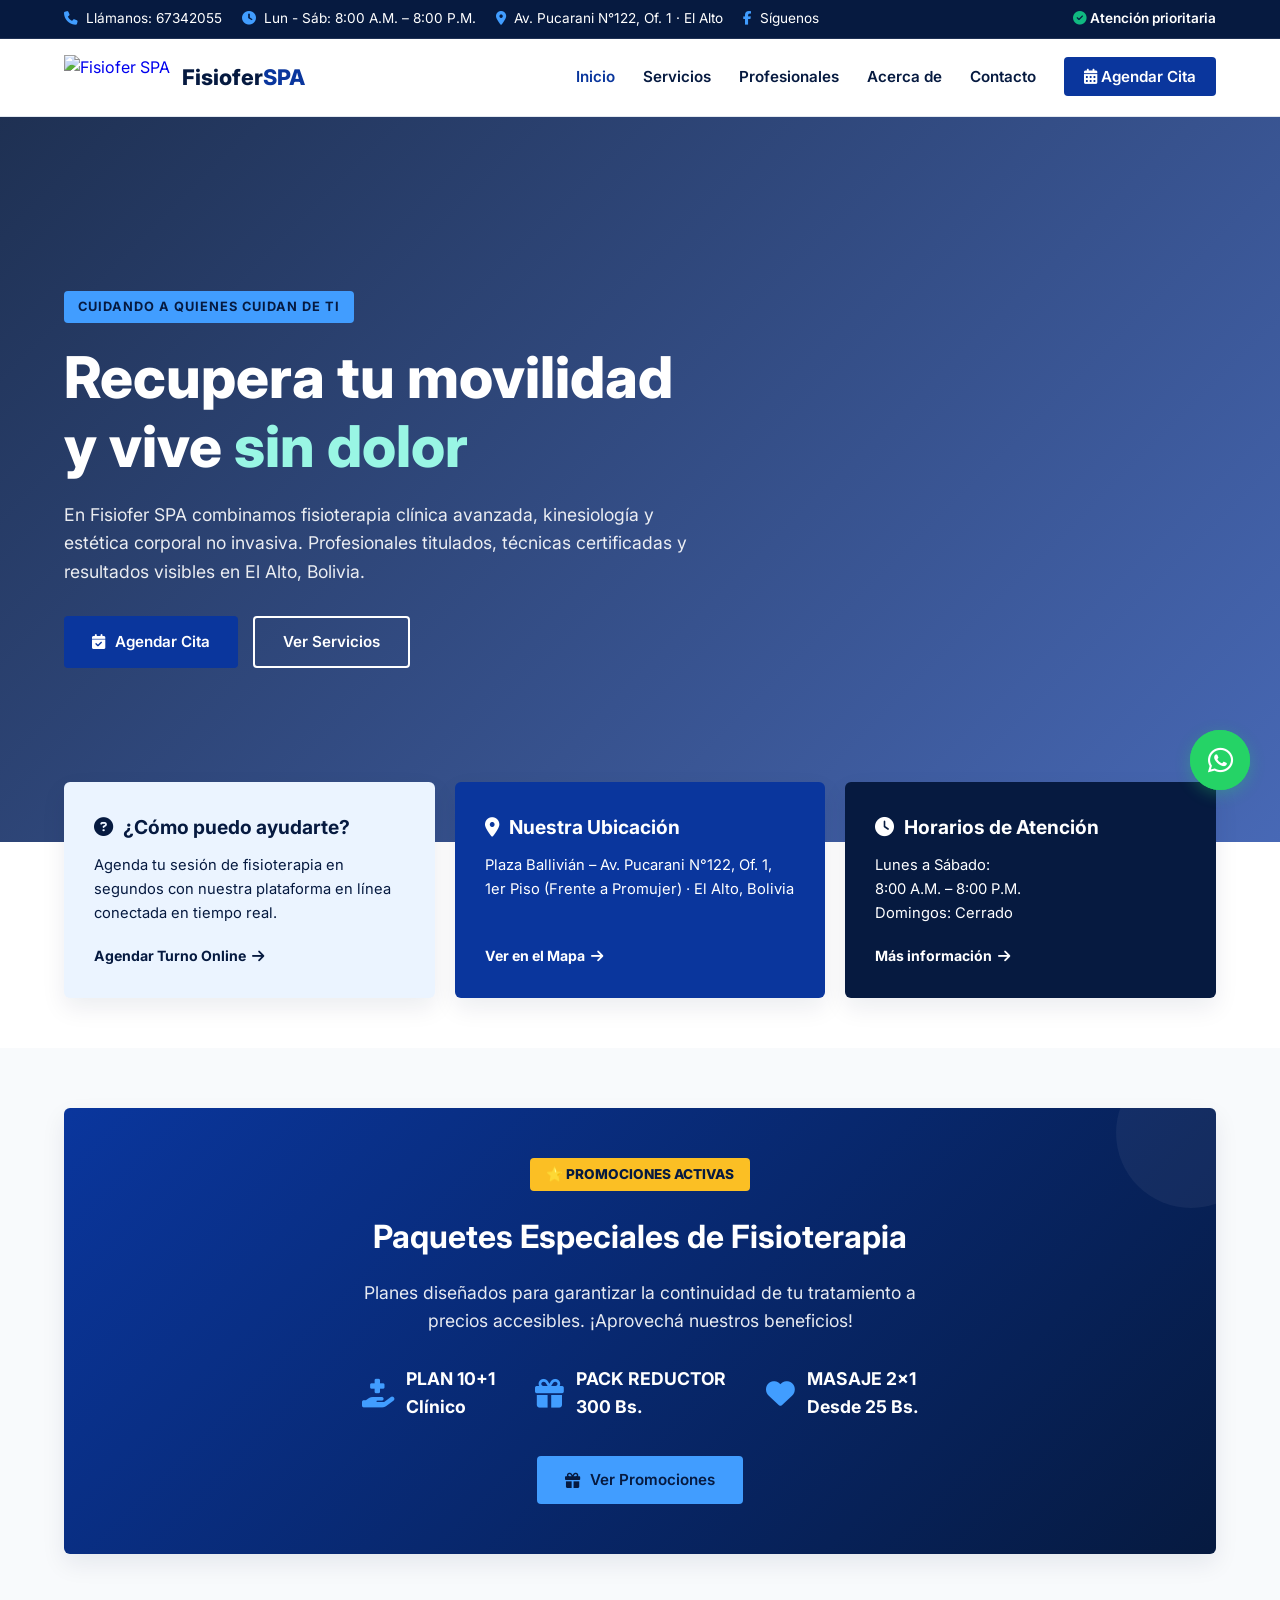
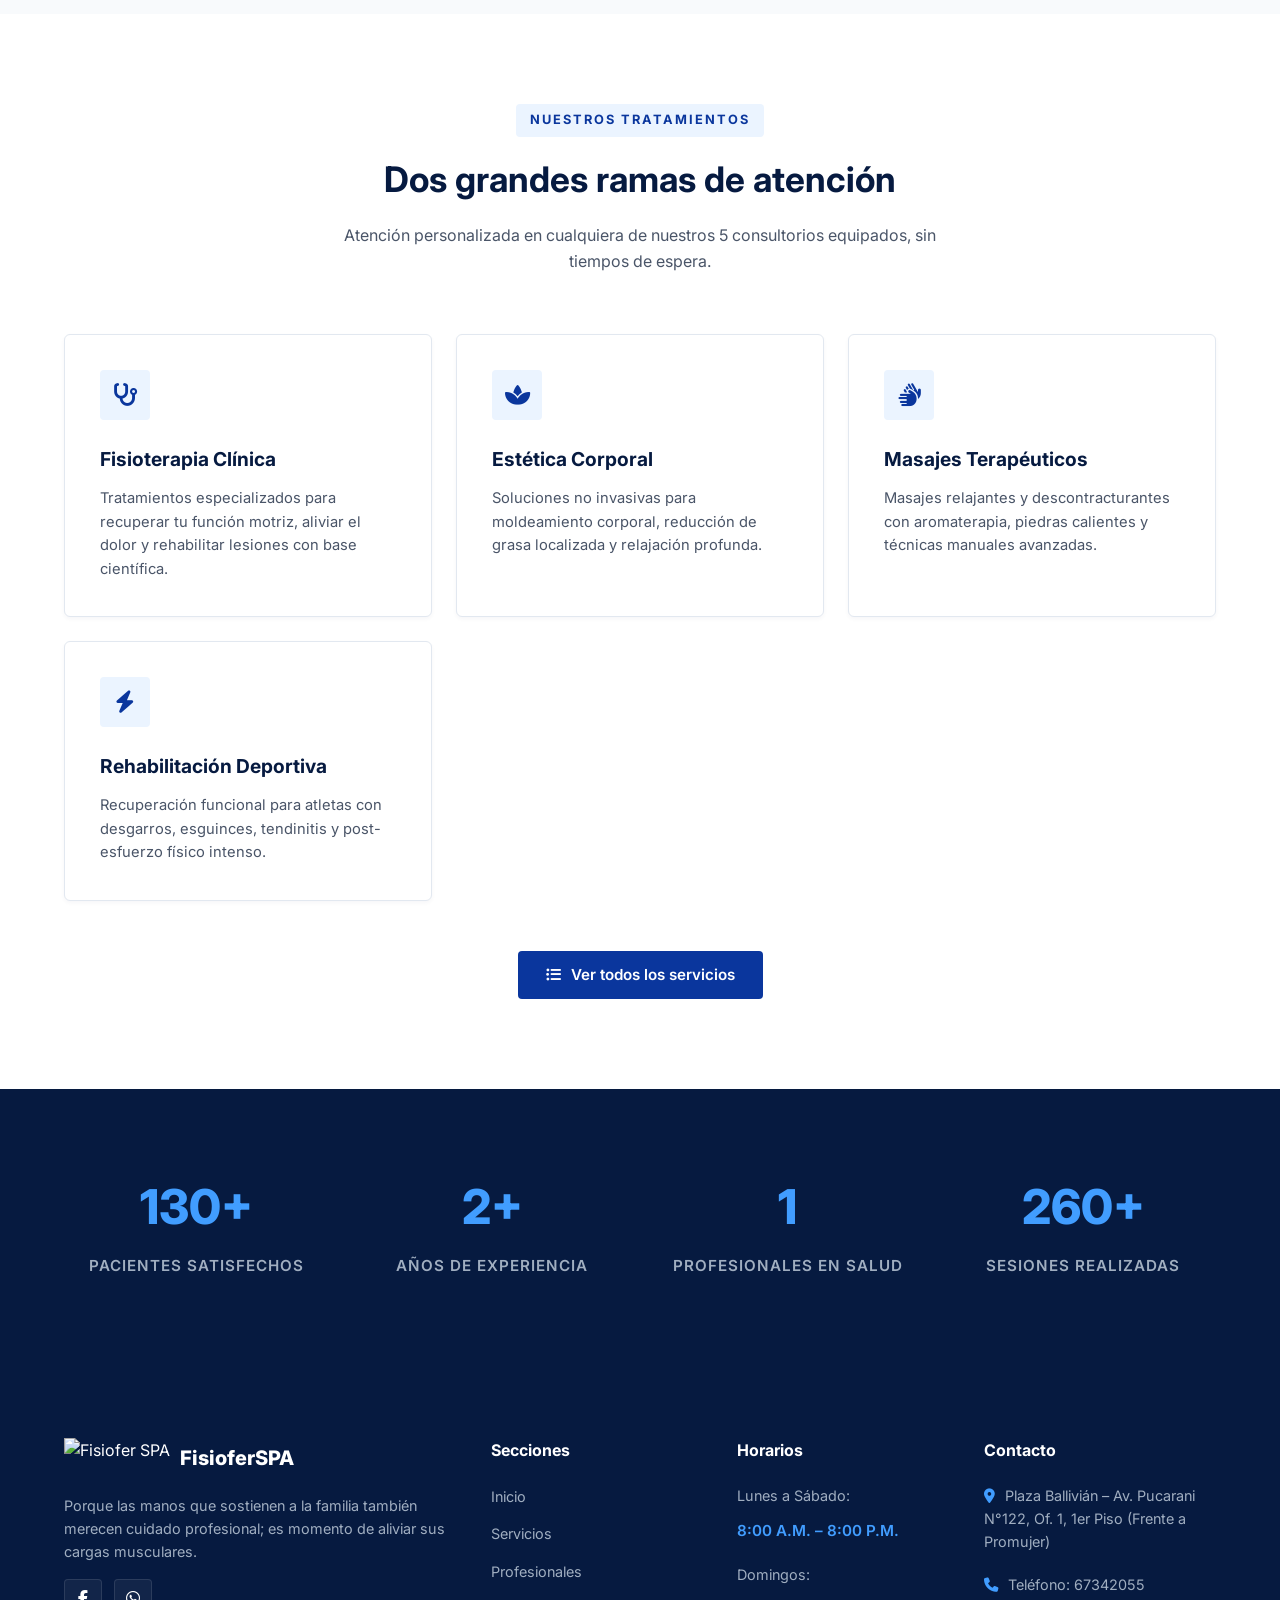
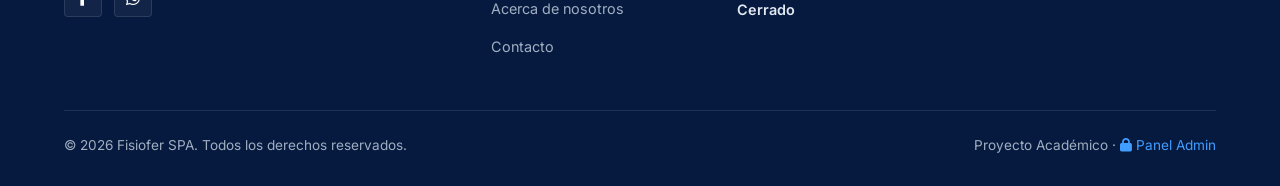
==== index.html @ 5dfa6427 "Primer commit - Fisiofer SPA" ====
<!DOCTYPE html>
<html lang="es">

<head>
  <meta charset="UTF-8">
  <meta name="viewport" content="width=device-width, initial-scale=1.0">
  <title>Fisiofer SPA — Fisioterapia & Bienestar Integral · El Alto</title>
  <meta name="description"
    content="Fisiofer SPA - Centro de fisioterapia, kinesiología y estética corporal no invasiva en El Alto. Profesionales titulados, técnicas certificadas.">

  <link rel="preconnect" href="https://fonts.googleapis.com">
  <link rel="preconnect" href="https://fonts.gstatic.com" crossorigin>
  <link href="https://fonts.googleapis.com/css2?family=Inter:wght@300;400;500;600;700;800&display=swap"
    rel="stylesheet">

  <link rel="stylesheet" href="https://cdnjs.cloudflare.com/ajax/libs/font-awesome/6.5.1/css/all.min.css">

  <link rel="stylesheet" href="css/style.css">
</head>

<body>

  <!-- ========== TOP BAR ========== -->
  <div class="top-bar">
    <div class="container">
      <div class="top-bar-left">
        <span><i class="fas fa-phone"></i> Llámanos: 67342055</span>
        <span><i class="fas fa-clock"></i> Lun - Sáb: 8:00 A.M. – 8:00 P.M.</span>
        <span><i class="fas fa-map-marker-alt"></i> Av. Pucarani N°122, Of. 1 · El Alto</span>
        <span>
          <i class="fab fa-facebook-f"></i>
          <a href="https://www.facebook.com/profile.php?id=61578438125552" target="_blank" rel="noopener" style="color: #fff; text-decoration: none;">
            Síguenos
          </a>
        </span>
      </div>
      <div class="top-bar-right">
        <span><i class="fas fa-check-circle"></i> Atención prioritaria</span>
      </div>
    </div>
  </div>

  <!-- ========== NAVBAR ========== -->
  <nav class="navbar" id="navbar">
    <div class="container">
      <a href="index.html" class="navbar-brand">
        <img src="img/logo.png" alt="Fisiofer SPA" class="navbar-logo-img" style="height: 45px; width: auto;">
        <span>Fisiofer<span>SPA</span></span>
      </a>
      <ul class="nav-links">
        <li><a href="index.html" class="active">Inicio</a></li>
        <li><a href="servicios.html">Servicios</a></li>
        <li><a href="profesionales.html">Profesionales</a></li>
        <li><a href="acerca.html">Acerca de</a></li>
        <li><a href="contacto.html">Contacto</a></li>
        <li><a href="#" class="cta-btn trigger-booking"><i class="fas fa-calendar-alt"></i> Agendar Cita</a></li>
      </ul>
      <button class="mobile-toggle" id="mobileToggle" aria-label="Abrir menú">
        <i class="fas fa-bars"></i>
      </button>
    </div>
  </nav>

  <!-- ========== MOBILE NAV ========== -->
  <div class="mobile-nav-overlay" id="mobileNav">
    <button class="mobile-nav-close" id="mobileNavClose" aria-label="Cerrar menú">
      <i class="fas fa-times"></i>
    </button>
    <a href="index.html">Inicio</a>
    <a href="servicios.html">Servicios</a>
    <a href="profesionales.html">Profesionales</a>
    <a href="acerca.html">Acerca de</a>
    <a href="contacto.html">Contacto</a>
    <a href="#" class="trigger-booking">Agendar Cita</a>
  </div>

  <!-- ========== HERO ========== -->
  <section class="hero" id="inicio">
    <div class="hero-overlay"></div>
    <div class="container">
      <div class="hero-content">
        <div class="hero-badge">Cuidando a quienes cuidan de ti</div>
        <h1>Recupera tu movilidad<br>y vive <em>sin dolor</em></h1>
        <p>
          En Fisiofer SPA combinamos fisioterapia clínica avanzada, kinesiología y estética corporal no invasiva.
          Profesionales titulados, técnicas certificadas y resultados visibles en El Alto, Bolivia.
        </p>
        <div class="hero-buttons">
          <a href="#" class="btn btn-primary trigger-booking">
            <i class="fas fa-calendar-check"></i> Agendar Cita
          </a>
          <a href="servicios.html" class="btn btn-outline">
            Ver Servicios
          </a>
        </div>
      </div>
    </div>
  </section>

  <!-- ========== OVERLAP CARDS ========== -->
  <section class="overlap-cards">
    <div class="container">
      <div class="overlap-grid">
        <div class="overlap-card overlap-card-1 fade-in">
          <div>
            <h3><i class="fas fa-question-circle"></i> ¿Cómo puedo ayudarte?</h3>
            <p>Agenda tu sesión de fisioterapia en segundos con nuestra plataforma en línea conectada en tiempo real.
            </p>
          </div>
          <a href="#" class="card-action trigger-booking">Agendar Turno Online <i class="fas fa-arrow-right"></i></a>
        </div>
        <div class="overlap-card overlap-card-2 fade-in">
          <div>
            <h3><i class="fas fa-map-marker-alt"></i> Nuestra Ubicación</h3>
            <p>Plaza Ballivián – Av. Pucarani N°122, Of. 1, 1er Piso (Frente a Promujer) · El Alto, Bolivia</p>
          </div>
          <a href="contacto.html" class="card-action">Ver en el Mapa <i class="fas fa-arrow-right"></i></a>
        </div>
        <div class="overlap-card overlap-card-3 fade-in">
          <div>
            <h3><i class="fas fa-clock"></i> Horarios de Atención</h3>
            <p>
              Lunes a Sábado:<br>
              8:00 A.M. – 8:00 P.M.<br>
              Domingos: Cerrado
            </p>
          </div>
          <a href="contacto.html" class="card-action">Más información <i class="fas fa-arrow-right"></i></a>
        </div>
      </div>
    </div>
  </section>

  <!-- ========== PROMOCIÓN ESPECIAL ========== -->
  <section class="promo-section">
    <div class="container">
      <div class="promo-card fade-in">
        <div class="promo-badge">⭐ Promociones Activas</div>
        <h3>Paquetes Especiales de Fisioterapia</h3>
        <p>Planes diseñados para garantizar la continuidad de tu tratamiento a precios accesibles. ¡Aprovechá nuestros beneficios!</p>
        <div class="promo-details">
          <div class="promo-detail-item">
            <i class="fas fa-hand-holding-medical"></i>
            <span>PLAN 10+1<br>Clínico</span>
          </div>
          <div class="promo-detail-item">
            <i class="fas fa-gift"></i>
            <span>PACK REDUCTOR<br>300 Bs.</span>
          </div>
          <div class="promo-detail-item">
            <i class="fas fa-heart"></i>
            <span>MASAJE 2×1<br>Desde 25 Bs.</span>
          </div>
        </div>
        <a href="#" class="btn btn-accent trigger-booking">
          <i class="fas fa-gift"></i> Ver Promociones
        </a>
      </div>
    </div>
  </section>

  <!-- ========== SERVICIOS PREVIEW ========== -->
  <section class="section services-preview">
    <div class="container">
      <div class="section-title fade-in">
        <div class="label">Nuestros Tratamientos</div>
        <h2>Dos grandes ramas de atención</h2>
        <p>Atención personalizada en cualquiera de nuestros 5 consultorios equipados, sin tiempos de espera.</p>
      </div>
      <div class="services-grid">
        <div class="service-card fade-in">
          <div class="service-icon"><i class="fas fa-stethoscope"></i></div>
          <h3>Fisioterapia Clínica</h3>
          <p>Tratamientos especializados para recuperar tu función motriz, aliviar el dolor y rehabilitar lesiones con base científica.</p>
        </div>
        <div class="service-card fade-in">
          <div class="service-icon"><i class="fas fa-spa"></i></div>
          <h3>Estética Corporal</h3>
          <p>Soluciones no invasivas para moldeamiento corporal, reducción de grasa localizada y relajación profunda.</p>
        </div>
        <div class="service-card fade-in">
          <div class="service-icon"><i class="fas fa-hands"></i></div>
          <h3>Masajes Terapéuticos</h3>
          <p>Masajes relajantes y descontracturantes con aromaterapia, piedras calientes y técnicas manuales avanzadas.</p>
        </div>
        <div class="service-card fade-in">
          <div class="service-icon"><i class="fas fa-bolt"></i></div>
          <h3>Rehabilitación Deportiva</h3>
          <p>Recuperación funcional para atletas con desgarros, esguinces, tendinitis y post-esfuerzo físico intenso.</p>
        </div>
      </div>
      <div class="services-more-cta fade-in">
        <a href="servicios.html" class="btn btn-primary">
          <i class="fas fa-list-ul"></i> Ver todos los servicios
        </a>
      </div>
    </div>
  </section>

  <!-- ========== CONTADORES ANIMADOS ========== -->
  <section class="stats" id="stats">
    <div class="container">
      <div class="stats-grid">
        <div class="stat-item">
          <h3 class="stat-number" data-target="500" data-suffix="+">0</h3>
          <p>Pacientes Satisfechos</p>
        </div>
        <div class="stat-item">
          <h3 class="stat-number" data-target="10" data-suffix="+">0</h3>
          <p>Años de Experiencia</p>
        </div>
        <div class="stat-item">
          <h3 class="stat-number" data-target="6" data-suffix="">0</h3>
          <p>Profesionales en Salud</p>
        </div>
        <div class="stat-item">
          <h3 class="stat-number" data-target="1000" data-suffix="+">0</h3>
          <p>Sesiones Realizadas</p>
        </div>
      </div>
    </div>
  </section>

  <!-- ========== FOOTER ========== -->
  <footer class="footer">
    <div class="container">
      <div class="footer-grid">
        <div class="footer-brand-section">
          <a href="index.html" class="footer-logo">
            <img src="img/logo.png" alt="Fisiofer SPA" style="height: 40px; width: auto;">
            <span>Fisiofer<span>SPA</span></span>
          </a>
          <p>
            Porque las manos que sostienen a la familia también merecen cuidado profesional;
            es momento de aliviar sus cargas musculares.
          </p>
          <div class="footer-socials">
            <a href="https://www.facebook.com/profile.php?id=61578438125552" target="_blank" rel="noopener" aria-label="Facebook">
              <i class="fab fa-facebook-f"></i>
            </a>
            <a href="https://wa.me/59167342055" target="_blank" rel="noopener" aria-label="WhatsApp">
              <i class="fab fa-whatsapp"></i>
            </a>
          </div>
        </div>

        <div class="footer-col">
          <h4>Secciones</h4>
          <ul>
            <li><a href="index.html">Inicio</a></li>
            <li><a href="servicios.html">Servicios</a></li>
            <li><a href="profesionales.html">Profesionales</a></li>
            <li><a href="acerca.html">Acerca de nosotros</a></li>
            <li><a href="contacto.html">Contacto</a></li>
          </ul>
        </div>

        <div class="footer-col">
          <h4>Horarios</h4>
          <ul>
            <li style="color: #A0AEC0; font-size: 0.9rem;">Lunes a Sábado:</li>
            <li style="color: var(--primary-light); font-size: 0.95rem; font-weight: 600;">8:00 A.M. – 8:00 P.M.</li>
            <li style="color: #A0AEC0; font-size: 0.9rem; margin-top: 8px;">Domingos:</li>
            <li style="color: #E2E8F0; font-size: 0.9rem; font-weight: 600;">Cerrado</li>
          </ul>
        </div>

        <div class="footer-col">
          <h4>Contacto</h4>
          <ul>
            <li style="color: #A0AEC0; font-size: 0.9rem; margin-bottom: 8px;">
              <i class="fas fa-map-marker-alt" style="color: var(--primary-light); margin-right: 6px;"></i>
              Plaza Ballivián – Av. Pucarani N°122, Of. 1, 1er Piso (Frente a Promujer)
            </li>
            <li style="color: #A0AEC0; font-size: 0.9rem;">
              <i class="fas fa-phone" style="color: var(--primary-light); margin-right: 6px;"></i>
              Teléfono: 67342055
            </li>
          </ul>
        </div>
      </div>

      <div class="footer-bottom">
        <p>&copy; <span id="currentYear"></span> Fisiofer SPA. Todos los derechos reservados.</p>
        <p>Proyecto Académico · <a href="login.html"
    style="color: var(--primary-light); text-decoration: none;"><i class="fas fa-lock"
      style="margin-right: 4px;"></i>Panel Admin</a></p>
      </div>
    </div>
  </footer>

  <!-- ========== WHATSAPP FLOAT ========== -->
  <a href="https://wa.me/59167342055" class="whatsapp-float" target="_blank" rel="noopener"
    aria-label="Escríbenos por WhatsApp" style="bottom: 110px !important; z-index: 9999 !important;">
    <i class="fab fa-whatsapp"></i>
    <span class="whatsapp-tooltip">¿Consultas? Escríbenos</span>
  </a>

  <!-- ========== BOOKING MODAL ========== -->
  <div class="booking-modal" id="bookingModal">
    <div class="booking-modal-content">
      <div class="booking-modal-header">
        <h3><i class="far fa-calendar-check"></i> Agendar Cita de Fisioterapia</h3>
        <button class="booking-modal-close" id="bookingModalClose">&times;</button>
      </div>
      <div class="booking-modal-body">
        <form id="formBooking" autocomplete="off">
          <div class="form-group">
            <label for="bookingNombre">Nombre completo *</label>
            <input type="text" id="bookingNombre" required placeholder="Ej. María Flores">
          </div>
          <div class="form-group">
            <label for="bookingTelefono">Teléfono de contacto (WhatsApp) *</label>
            <input type="tel" id="bookingTelefono" required placeholder="Ej. 67342055">
          </div>
          <div class="form-group">
            <label for="bookingEmail">Correo electrónico (Opcional)</label>
            <input type="email" id="bookingEmail" placeholder="Ej. maria@correo.com">
          </div>
          <div class="form-group">
            <label for="bookingServicio">Servicio clínico *</label>
            <select id="bookingServicio" required>
              <option value="">Seleccione un servicio</option>
            </select>
          </div>
          <div class="form-group">
            <label for="bookingProfesional">Especialista *</label>
            <select id="bookingProfesional" required>
              <option value="">Seleccione un kine/fisioterapeuta</option>
            </select>
          </div>
          <div class="form-group">
            <label for="bookingFecha">Fecha de la Cita *</label>
            <input type="date" id="bookingFecha" required>
          </div>

          <div class="form-group">
            <label>Horarios disponibles para la fecha *</label>
            <input type="hidden" id="bookingSelectedSlot" required>
            <div class="slots-container" id="slotsContainer">
              <div style="grid-column: 1/-1; text-align: center; color: var(--text-body); font-size: 0.9rem;">
                Por favor seleccione fecha, servicio y profesional para ver disponibilidad.
              </div>
            </div>
          </div>

          <button type="submit" class="btn btn-primary" style="width: 100%; margin-top: 15px;">
            <i class="fas fa-check-circle"></i> Confirmar Turno
          </button>
        </form>
      </div>
    </div>
  </div>

  <!-- ========== SCRIPTS ========== -->
  <script src="js/api.js"></script>
  <script src="js/main.js"></script>

  <!-- Botpress Chatbot -->
  <script src="https://cdn.botpress.cloud/webchat/v3.6/inject.js"></script>
  <script src="https://files.bpcontent.cloud/2026/05/27/05/20260527055301-RH5Q395R.js" defer></script>

  <script>
    // Año actual en footer
    document.getElementById('currentYear').textContent = new Date().getFullYear();

    // Fecha mínima para booking (dinámica)
    document.addEventListener('DOMContentLoaded', function() {
      const fechaInput = document.getElementById('bookingFecha');
      if (fechaInput) {
        const today = new Date().toISOString().split('T')[0];
        fechaInput.min = today;
      }
    });
  </script>

</body>
</html>
---- css/style.css ----
/* ==========================================
   FISIOFERSPA BOLIVIA — ESTILOS GENERALES
   ========================================== */

/* Variables del Sistema de Diseño */
:root {
  --primary: #0A369D;         /* Azul Principal */
  --primary-dark: #061A40;    /* Azul Secundario / Marino Oscuro */
  --primary-light: #419DFF;   /* Azul de Acento / Celeste */
  --accent-bg: #EBF4FF;       /* Fondo suave de tarjetas/íconos */
  --bg-white: #FFFFFF;
  --bg-light: #F8FAFC;
  --text-body: #4A5568;       /* Gris de cuerpo */
  --text-dark: #061A40;       /* Títulos */
  --border-color: #E2E8F0;
  
  --radius-sutil: 4px;
  --radius-card: 6px;
  --transition: 0.3s cubic-bezier(0.4, 0, 0.2, 1);
  --shadow-sm: 0 2px 4px rgba(6, 26, 64, 0.04);
  --shadow-md: 0 4px 12px rgba(6, 26, 64, 0.05);
  --shadow-lg: 0 10px 25px rgba(6, 26, 64, 0.08);
}

/* Reset y Estilos Básicos */
*, *::before, *::after {
  margin: 0;
  padding: 0;
  box-sizing: border-box;
}

html {
  scroll-behavior: smooth;
  scroll-padding-top: 120px;
}

body {
  font-family: 'Inter', sans-serif;
  background-color: var(--bg-white);
  color: var(--text-body);
  line-height: 1.6;
  overflow-x: hidden;
  -webkit-font-smoothing: antialiased;
}

/* ========== SCROLLBAR ========== */
::-webkit-scrollbar {
  width: 8px;
}
::-webkit-scrollbar-track {
  background: var(--bg-light);
}
::-webkit-scrollbar-thumb {
  background: var(--primary);
  border-radius: var(--radius-sutil);
}
::-webkit-scrollbar-thumb:hover {
  background: var(--primary-dark);
}

/* ========== ELEMENTOS COMUNES ========== */
.container {
  max-width: 1200px;
  margin: 0 auto;
  padding: 0 24px;
}

.btn {
  display: inline-flex;
  align-items: center;
  justify-content: center;
  gap: 10px;
  padding: 12px 28px;
  border-radius: var(--radius-sutil);
  font-weight: 600;
  font-size: 0.95rem;
  text-decoration: none;
  cursor: pointer;
  border: none;
  transition: var(--transition);
}

.btn-primary {
  background-color: var(--primary);
  color: var(--bg-white);
}

.btn-primary:hover {
  background-color: var(--primary-dark);
  transform: translateY(-2px);
}

.btn-outline {
  background-color: transparent;
  color: var(--bg-white);
  border: 2px solid var(--bg-white);
}

.btn-outline:hover {
  background-color: var(--bg-white);
  color: var(--primary-dark);
  transform: translateY(-2px);
}

.btn-accent {
  background-color: var(--primary-light);
  color: var(--primary-dark);
}

.btn-accent:hover {
  background-color: var(--primary);
  color: var(--bg-white);
  transform: translateY(-2px);
}

.btn-outline-primary {
  background-color: transparent;
  color: var(--primary);
  border: 2px solid var(--primary);
}

.btn-outline-primary:hover {
  background-color: var(--primary);
  color: var(--bg-white);
  transform: translateY(-2px);
}

.section {
  padding: 90px 0;
}

.section-light {
  background-color: var(--bg-light);
}

.section-title {
  text-align: center;
  margin-bottom: 60px;
}

.section-title .label {
  display: inline-block;
  font-size: 0.8rem;
  font-weight: 700;
  letter-spacing: 2px;
  text-transform: uppercase;
  color: var(--primary);
  background-color: var(--accent-bg);
  padding: 6px 14px;
  border-radius: var(--radius-sutil);
  margin-bottom: 14px;
}

.section-title h2 {
  font-size: 2.2rem;
  font-weight: 700;
  color: var(--text-dark);
  margin-bottom: 16px;
}

.section-title p {
  color: var(--text-body);
  max-width: 600px;
  margin: 0 auto;
}

/* Animaciones */
.fade-in {
  opacity: 0;
  transform: translateY(20px);
  transition: opacity 0.6s ease-out, transform 0.6s ease-out;
}

.fade-in.visible {
  opacity: 1;
  transform: translateY(0);
}

/* ========== TOP BAR ========== */
.top-bar {
  background-color: var(--primary-dark);
  color: var(--bg-white);
  font-size: 0.85rem;
  padding: 8px 0;
  border-bottom: 1px solid rgba(255, 255, 255, 0.1);
}

.top-bar .container {
  display: flex;
  justify-content: space-between;
  align-items: center;
  flex-wrap: wrap;
  gap: 10px;
}

.top-bar-left {
  display: flex;
  gap: 20px;
  flex-wrap: wrap;
}

.top-bar-left span {
  display: flex;
  align-items: center;
  gap: 8px;
}

.top-bar-left i {
  color: var(--primary-light);
}

.top-bar-right {
  font-weight: 600;
  display: flex;
  align-items: center;
  gap: 6px;
}

.top-bar-right i {
  color: #10B981; /* Verde esmeralda para prioridad/online */
}

/* ========== NAVBAR ========== */
.navbar {
  background-color: var(--bg-white);
  border-bottom: 1px solid var(--border-color);
  position: sticky;
  top: 0;
  z-index: 1000;
  padding: 16px 0;
  transition: var(--transition);
}

.navbar.scrolled {
  box-shadow: var(--shadow-lg);
  padding: 10px 0;
}

.navbar .container {
  display: flex;
  justify-content: space-between;
  align-items: center;
}

.navbar-brand {
  display: flex;
  align-items: center;
  gap: 12px;
  text-decoration: none;
}

.navbar-brand .logo-icon {
  width: 42px;
  height: 42px;
  background-color: var(--primary);
  color: var(--bg-white);
  display: flex;
  align-items: center;
  justify-content: center;
  border-radius: var(--radius-sutil);
  font-size: 1.3rem;
}

.navbar-brand span {
  font-size: 1.35rem;
  font-weight: 800;
  color: var(--primary-dark);
}

.navbar-brand span span {
  color: var(--primary);
}

.nav-links {
  display: flex;
  list-style: none;
  gap: 28px;
  align-items: center;
}

.nav-links a {
  text-decoration: none;
  color: var(--primary-dark);
  font-weight: 600;
  font-size: 0.95rem;
  transition: var(--transition);
}

.nav-links a:hover,
.nav-links a.active {
  color: var(--primary);
}

.nav-links .cta-btn {
  background-color: var(--primary);
  color: var(--bg-white);
  padding: 10px 20px;
  border-radius: var(--radius-sutil);
  transition: var(--transition);
}

.nav-links .cta-btn:hover {
  background-color: var(--primary-dark);
  color: var(--bg-white);
}

.mobile-toggle {
  display: none;
  background: none;
  border: none;
  color: var(--primary-dark);
  font-size: 1.6rem;
  cursor: pointer;
}

/* ========== HERO SECTION ========== */
.hero {
  position: relative;
  background: url('https://images.unsplash.com/photo-1579684389782-64d84b5e901a?auto=format&fit=crop&w=1920&q=80') no-repeat center center/cover;
  height: calc(85vh - 40px);
  min-height: 520px;
  display: flex;
  align-items: center;
  color: var(--bg-white);
}

.hero-overlay {
  position: absolute;
  inset: 0;
  background: linear-gradient(135deg, rgba(6, 26, 64, 0.9) 0%, rgba(10, 54, 157, 0.75) 100%);
  z-index: 1;
}

.hero .container {
  position: relative;
  z-index: 2;
  max-width: 800px;
  margin-left: max(24px, calc((100vw - 1200px) / 2));
}

.hero-content {
  text-align: left;
}

.hero-badge {
  display: inline-block;
  background-color: var(--primary-light);
  color: var(--primary-dark);
  font-weight: 700;
  text-transform: uppercase;
  font-size: 0.8rem;
  letter-spacing: 1px;
  padding: 6px 14px;
  border-radius: var(--radius-sutil);
  margin-bottom: 20px;
}

.hero h1 {
  font-size: clamp(2.2rem, 5vw, 3.6rem);
  font-weight: 800;
  line-height: 1.2;
  margin-bottom: 20px;
}

.hero h1 em {
  font-style: normal;
  color: #99f6e4;
}

.hero p {
  font-size: 1.1rem;
  color: rgba(255, 255, 255, 0.9);
  margin-bottom: 30px;
  max-width: 650px;
}

.hero-buttons {
  display: flex;
  gap: 15px;
  flex-wrap: wrap;
}

/* ========== OVERLAP CARDS ========== */
.overlap-cards {
  position: relative;
  z-index: 10;
  margin-top: -60px;
  padding-bottom: 50px;
}

.overlap-grid {
  display: grid;
  grid-template-columns: repeat(3, 1fr);
  gap: 20px;
}

.overlap-card {
  border-radius: var(--radius-card);
  padding: 30px;
  box-shadow: var(--shadow-lg);
  display: flex;
  flex-direction: column;
}

.overlap-card-1 {
  background-color: var(--accent-bg);
  color: var(--primary-dark);
}

.overlap-card-2 {
  background-color: var(--primary);
  color: var(--bg-white);
}

.overlap-card-3 {
  background-color: var(--primary-dark);
  color: var(--bg-white);
}

.overlap-card h3 {
  font-size: 1.2rem;
  font-weight: 700;
  margin-bottom: 12px;
  display: flex;
  align-items: center;
  gap: 10px;
}

.overlap-card p {
  font-size: 0.92rem;
  line-height: 1.6;
  margin-bottom: 20px;
}

.overlap-card .card-action {
  font-weight: 700;
  font-size: 0.88rem;
  text-decoration: none;
  color: inherit;
  display: inline-flex;
  align-items: center;
  gap: 6px;
  margin-top: auto;
}

.overlap-card .card-action:hover {
  text-decoration: underline;
}

/* ========== PROMOCIÓN ESPECIAL ========== */
.promo-section {
  padding: 60px 0;
  background-color: var(--bg-light);
}

.promo-card {
  background: linear-gradient(135deg, var(--primary) 0%, var(--primary-dark) 100%);
  color: var(--bg-white);
  border-radius: var(--radius-card);
  padding: 50px;
  text-align: center;
  position: relative;
  overflow: hidden;
  box-shadow: var(--shadow-lg);
}

.promo-card::before {
  content: '';
  position: absolute;
  top: -50px;
  right: -50px;
  width: 150px;
  height: 150px;
  background-color: rgba(255, 255, 255, 0.05);
  border-radius: 50%;
}

.promo-badge {
  display: inline-block;
  background-color: #FBBF24;
  color: var(--primary-dark);
  font-weight: 800;
  font-size: 0.85rem;
  padding: 6px 16px;
  border-radius: var(--radius-sutil);
  text-transform: uppercase;
  margin-bottom: 20px;
}

.promo-card h3 {
  font-size: 2rem;
  font-weight: 700;
  margin-bottom: 16px;
}

.promo-card p {
  font-size: 1.1rem;
  max-width: 600px;
  margin: 0 auto 30px;
  opacity: 0.9;
}

.promo-details {
  display: flex;
  justify-content: center;
  gap: 40px;
  margin-bottom: 35px;
  flex-wrap: wrap;
}

.promo-detail-item {
  display: flex;
  align-items: center;
  gap: 12px;
}

.promo-detail-item i {
  font-size: 1.8rem;
  color: var(--primary-light);
}

.promo-detail-item span {
  font-weight: 700;
  font-size: 1.1rem;
  text-align: left;
}

/* ========== SERVICIOS GRID ========== */
.services-grid {
  display: grid;
  grid-template-columns: repeat(auto-fit, minmax(280px, 1fr));
  gap: 24px;
}

.service-card {
  background-color: var(--bg-white);
  border: 1px solid var(--border-color);
  border-radius: var(--radius-card);
  padding: 35px;
  box-shadow: var(--shadow-sm);
  transition: var(--transition);
}

.service-card:hover {
  box-shadow: var(--shadow-lg);
  transform: translateY(-5px);
  border-color: var(--primary-light);
}

.service-icon {
  width: 50px;
  height: 50px;
  border-radius: var(--radius-sutil);
  background-color: var(--accent-bg);
  color: var(--primary);
  display: flex;
  align-items: center;
  justify-content: center;
  font-size: 1.4rem;
  margin-bottom: 24px;
}

.service-card h3 {
  font-size: 1.2rem;
  font-weight: 700;
  color: var(--text-dark);
  margin-bottom: 12px;
}

.service-card p {
  font-size: 0.92rem;
  color: var(--text-body);
}

.services-more-cta {
  text-align: center;
  margin-top: 50px;
}

/* ========== CONTADORES ANIMADOS ========== */
.stats {
  background-color: var(--primary-dark);
  color: var(--bg-white);
  padding: 80px 0;
  position: relative;
}

.stats-grid {
  display: grid;
  grid-template-columns: repeat(4, 1fr);
  gap: 30px;
  text-align: center;
}

.stat-item h3 {
  font-size: 3rem;
  font-weight: 800;
  color: var(--primary-light);
  margin-bottom: 8px;
}

.stat-item p {
  font-size: 0.95rem;
  font-weight: 600;
  color: #A0AEC0;
  text-transform: uppercase;
  letter-spacing: 1px;
}

/* ========== SECCIONES INTERNAS ========== */
.inner-header {
  background: linear-gradient(135deg, var(--primary-dark) 0%, var(--primary) 100%);
  color: var(--bg-white);
  padding: 60px 0;
  text-align: center;
}

.inner-header h1 {
  font-size: 2.5rem;
  font-weight: 800;
  margin-bottom: 10px;
}

.inner-header p {
  color: var(--accent-bg);
  font-size: 1rem;
}

/* ========== ACERCA DE ========== */
.about-intro-grid {
  display: grid;
  grid-template-columns: 1.1fr 0.9fr;
  gap: 50px;
  align-items: center;
}

.about-intro-content h3 {
  font-size: 1.8rem;
  font-weight: 700;
  color: var(--text-dark);
  margin-bottom: 20px;
}

.about-intro-content p {
  margin-bottom: 20px;
}

.about-intro-image img {
  width: 100%;
  border-radius: var(--radius-card);
  box-shadow: var(--shadow-lg);
}

.about-mvv {
  margin-top: 60px;
  display: grid;
  grid-template-columns: repeat(3, 1fr);
  gap: 30px;
}

.mvv-card {
  background-color: var(--bg-light);
  border: 1px solid var(--border-color);
  padding: 30px;
  border-radius: var(--radius-card);
  text-align: center;
}

.mvv-card i {
  font-size: 2rem;
  color: var(--primary);
  margin-bottom: 16px;
}

.mvv-card h4 {
  font-size: 1.2rem;
  font-weight: 700;
  color: var(--text-dark);
  margin-bottom: 12px;
}

.mvv-card p {
  font-size: 0.9rem;
}

/* ========== PROFESIONALES ========== */
.professionals-grid {
  display: grid;
  grid-template-columns: repeat(3, 1fr);
  gap: 30px;
}

.professional-card {
  background-color: var(--bg-white);
  border: 1px solid var(--border-color);
  border-radius: var(--radius-card);
  overflow: hidden;
  box-shadow: var(--shadow-sm);
  transition: var(--transition);
}

.professional-card:hover {
  box-shadow: var(--shadow-lg);
  transform: translateY(-5px);
}

.pro-image-wrapper {
  background-color: #EDF2F7;
  height: 200px;
  display: flex;
  align-items: center;
  justify-content: center;
  font-size: 4rem;
  color: var(--primary-light);
}

.professional-card img {
  width: 100%;
  height: 200px;
  object-fit: cover;
}

.pro-info {
  padding: 24px;
}

.pro-info h3 {
  font-size: 1.25rem;
  font-weight: 700;
  color: var(--text-dark);
  margin-bottom: 6px;
}

.pro-info .specialty {
  color: var(--primary);
  font-size: 0.88rem;
  font-weight: 600;
  text-transform: uppercase;
  margin-bottom: 16px;
}

.pro-info p {
  font-size: 0.9rem;
  margin-bottom: 20px;
}

.pro-info .btn {
  width: 100%;
}

/* ========== CONTACTO ========== */
.contact-grid-layout {
  display: grid;
  grid-template-columns: 1fr 1fr;
  gap: 50px;
  align-items: start;
}

.contact-info-section {
  display: flex;
  flex-direction: column;
  gap: 20px;
}

.contact-detail-card {
  background-color: var(--bg-light);
  border: 1px solid var(--border-color);
  border-radius: var(--radius-card);
  padding: 24px;
  display: flex;
  align-items: center;
  gap: 20px;
}

.contact-detail-card .icon-container {
  width: 46px;
  height: 46px;
  background-color: var(--accent-bg);
  color: var(--primary);
  border-radius: var(--radius-sutil);
  display: flex;
  align-items: center;
  justify-content: center;
  font-size: 1.15rem;
  flex-shrink: 0;
}

.contact-detail-card h4 {
  font-size: 0.95rem;
  font-weight: 700;
  color: var(--text-dark);
  margin-bottom: 4px;
}

.contact-detail-card p, .contact-detail-card a {
  font-size: 0.88rem;
  color: var(--text-body);
  text-decoration: none;
}

.contact-detail-card a:hover {
  color: var(--primary);
}

.contact-form-section {
  background-color: var(--bg-white);
  border: 1px solid var(--border-color);
  border-radius: var(--radius-card);
  padding: 40px;
  box-shadow: var(--shadow-lg);
}

.contact-form-section h3 {
  font-size: 1.3rem;
  font-weight: 700;
  color: var(--text-dark);
  margin-bottom: 24px;
  display: flex;
  align-items: center;
  gap: 8px;
}

.contact-form-section h3 i {
  color: var(--primary);
}

.form-group {
  margin-bottom: 20px;
}

.form-group label {
  display: block;
  font-size: 0.88rem;
  font-weight: 600;
  color: var(--text-dark);
  margin-bottom: 8px;
}

.form-group input,
.form-group select,
.form-group textarea {
  width: 100%;
  padding: 12px 16px;
  background-color: var(--bg-light);
  border: 1px solid var(--border-color);
  border-radius: var(--radius-sutil);
  color: var(--text-body);
  font-family: inherit;
  font-size: 0.92rem;
  outline: none;
  transition: var(--transition);
}

.form-group input:focus,
.form-group select:focus,
.form-group textarea:focus {
  border-color: var(--primary);
  background-color: var(--bg-white);
  box-shadow: 0 0 0 3px rgba(10, 54, 157, 0.1);
}

.form-group textarea {
  resize: vertical;
  min-height: 120px;
}

.map-container {
  border-radius: var(--radius-card);
  overflow: hidden;
  border: 1px solid var(--border-color);
  box-shadow: var(--shadow-sm);
  margin-top: 40px;
}

.map-container iframe {
  width: 100%;
  height: 400px;
  border: none;
  display: block;
}

/* ========== PROMOCIONES GRID (nuevo) ========== */
.promos-grid {
  display: grid;
  grid-template-columns: repeat(3, 1fr);
  gap: 24px;
}

.promo-card-alt {
  background-color: var(--bg-white);
  border: 1px solid var(--border-color);
  border-radius: var(--radius-card);
  padding: 32px 28px;
  box-shadow: var(--shadow-sm);
  transition: var(--transition);
  display: flex;
  flex-direction: column;
}

.promo-card-alt:hover {
  box-shadow: var(--shadow-lg);
  transform: translateY(-5px);
}

.promo-card-alt.featured {
  border-color: var(--primary);
  background: linear-gradient(135deg, var(--primary) 0%, var(--primary-dark) 100%);
  color: var(--bg-white);
}

.promo-card-alt.featured .promo-name,
.promo-card-alt.featured .promo-desc,
.promo-card-alt.featured .promo-price,
.promo-card-alt.featured .promo-unit,
.promo-card-alt.featured .promo-list li {
  color: var(--bg-white);
}

.promo-card-alt.featured .promo-list li::before {
  color: var(--primary-light);
}

.promo-card-alt.featured .btn-promo {
  background: var(--bg-white);
  color: var(--primary-dark);
}

.promo-card-alt.featured .btn-promo:hover {
  background: var(--primary-light);
}

.promo-badge-alt {
  display: inline-block;
  font-size: 0.7rem;
  font-weight: 700;
  text-transform: uppercase;
  letter-spacing: 1px;
  padding: 4px 12px;
  border-radius: 20px;
  background: rgba(255, 255, 255, 0.15);
  color: var(--primary-light);
  margin-bottom: 14px;
}

.promo-card-alt.featured .promo-badge-alt {
  background: rgba(255, 255, 255, 0.2);
  color: #99f6e4;
}

.promo-name {
  font-size: 1.2rem;
  font-weight: 700;
  color: var(--text-dark);
  margin-bottom: 10px;
}

.promo-desc {
  font-size: 0.9rem;
  color: var(--text-body);
  line-height: 1.6;
  margin-bottom: 18px;
  flex-grow: 1;
}

.promo-price {
  font-size: 2rem;
  font-weight: 800;
  color: var(--primary);
  margin-bottom: 4px;
}

.promo-price.orange {
  color: #ea580c;
}

.promo-unit {
  font-size: 0.85rem;
  color: var(--text-body);
  margin-bottom: 18px;
}

.promo-list {
  list-style: none;
  display: flex;
  flex-direction: column;
  gap: 6px;
  margin-bottom: 22px;
}

.promo-list li {
  font-size: 0.85rem;
  color: var(--text-body);
  display: flex;
  gap: 8px;
  align-items: flex-start;
  line-height: 1.4;
}

.promo-list li::before {
  content: "✓";
  color: var(--primary);
  font-weight: 700;
}

.btn-promo {
  display: inline-flex;
  align-items: center;
  justify-content: center;
  gap: 8px;
  padding: 10px 20px;
  border-radius: var(--radius-sutil);
  font-weight: 700;
  font-size: 0.85rem;
  text-decoration: none;
  border: none;
  cursor: pointer;
  transition: var(--transition);
  background: var(--primary);
  color: var(--bg-white);
  text-align: center;
}

.btn-promo:hover {
  background: var(--primary-dark);
  transform: translateY(-2px);
}

.btn-promo.ghost {
  background: transparent;
  border: 1.5px solid var(--border-color);
  color: var(--text-body);
}

.btn-promo.ghost:hover {
  border-color: var(--primary);
  color: var(--primary);
  background: transparent;
}

.promo-card-alt.featured .btn-promo.ghost {
  border-color: rgba(255, 255, 255, 0.4);
  color: var(--bg-white);
}

.promo-card-alt.featured .btn-promo.ghost:hover {
  border-color: var(--bg-white);
  color: var(--bg-white);
}

/* ========== INFRAESTRUCTURA ========== */
.infra-section {
  background: linear-gradient(110deg, var(--accent-bg) 0%, var(--bg-white) 60%);
  border-top: 1px solid var(--border-color);
  border-bottom: 1px solid var(--border-color);
  padding: 80px 0;
}

.infra-grid {
  display: grid;
  grid-template-columns: 1.4fr 1fr;
  gap: 60px;
  align-items: center;
}

.infra-title {
  font-size: 1.8rem;
  font-weight: 800;
  color: var(--primary-dark);
  margin-bottom: 14px;
}

.infra-desc {
  font-size: 1rem;
  color: var(--text-body);
  line-height: 1.7;
  margin-bottom: 28px;
}

.camilla-grid {
  display: grid;
  grid-template-columns: 1fr 1fr;
  gap: 14px;
}

.camilla-item {
  background: var(--bg-white);
  border: 1px solid var(--border-color);
  border-radius: var(--radius-card);
  padding: 16px;
  display: flex;
  align-items: center;
  gap: 12px;
  box-shadow: var(--shadow-sm);
}

.camilla-icon {
  width: 38px;
  height: 38px;
  border-radius: var(--radius-sutil);
  display: flex;
  align-items: center;
  justify-content: center;
  font-size: 1.1rem;
  flex-shrink: 0;
}

.camilla-icon.clinico {
  background: var(--accent-bg);
  color: var(--primary);
}

.camilla-icon.spa {
  background: #FFF7ED;
  color: #EA580C;
}

.camilla-item p {
  font-size: 0.8rem;
  font-weight: 600;
  color: var(--text-dark);
  line-height: 1.3;
}

.camilla-item span {
  font-size: 0.7rem;
  color: var(--text-body);
}

/* ========== EQUIPO (nuevo) ========== */
.team-grid {
  display: grid;
  grid-template-columns: repeat(auto-fill, minmax(200px, 1fr));
  gap: 24px;
}

.team-card {
  background: var(--bg-white);
  border: 1px solid var(--border-color);
  border-radius: var(--radius-card);
  padding: 28px 24px;
  text-align: center;
  box-shadow: var(--shadow-sm);
  transition: var(--transition);
}

.team-card:hover {
  box-shadow: var(--shadow-lg);
  transform: translateY(-5px);
}

.team-avatar {
  width: 72px;
  height: 72px;
  border-radius: 50%;
  display: flex;
  align-items: center;
  justify-content: center;
  font-size: 2rem;
  margin: 0 auto 14px;
}

.team-avatar.teal {
  background: var(--accent-bg);
  color: var(--primary);
}

.team-avatar.orange {
  background: #FFF7ED;
  color: #EA580C;
}

.team-avatar.slate {
  background: #F1F5F9;
  color: #64748B;
}

.team-card h4 {
  font-size: 1rem;
  font-weight: 700;
  color: var(--text-dark);
  margin-bottom: 4px;
}

.team-card .role {
  font-size: 0.75rem;
  color: var(--primary);
  font-weight: 600;
  text-transform: uppercase;
  letter-spacing: 0.5px;
  margin-bottom: 8px;
}

.team-card p {
  font-size: 0.8rem;
  color: var(--text-body);
  line-height: 1.55;
}

/* ========== UBICACIÓN (nuevo) ========== */
.ubicacion-wrap {
  display: grid;
  grid-template-columns: 1fr 1.4fr;
  gap: 48px;
  align-items: start;
}

.info-card {
  background: var(--bg-white);
  border: 1px solid var(--border-color);
  border-radius: var(--radius-card);
  padding: 26px;
  box-shadow: var(--shadow-sm);
  margin-bottom: 18px;
}

.info-card h4 {
  font-size: 0.8rem;
  font-weight: 700;
  color: var(--primary-dark);
  text-transform: uppercase;
  letter-spacing: 0.6px;
  margin-bottom: 10px;
}

.info-card p {
  font-size: 0.9rem;
  color: var(--text-body);
  line-height: 1.65;
}

.info-card strong {
  color: var(--text-dark);
}

.horario-row {
  display: flex;
  justify-content: space-between;
  font-size: 0.85rem;
  padding: 7px 0;
  border-bottom: 1px solid var(--border-color);
}

.horario-row:last-child {
  border: none;
}

.horario-row .dia {
  color: var(--text-body);
  font-weight: 500;
}

.horario-row .hrs {
  color: var(--primary-dark);
  font-weight: 700;
}

.btn-maps {
  display: flex;
  align-items: center;
  justify-content: center;
  gap: 9px;
  background: #4285F4;
  color: var(--bg-white);
  font-weight: 700;
  font-size: 0.9rem;
  padding: 13px;
  border-radius: var(--radius-sutil);
  text-decoration: none;
  transition: var(--transition);
  width: 100%;
  margin-top: 14px;
}

.btn-maps:hover {
  opacity: 0.88;
}

.btn-whatsapp {
  display: flex;
  align-items: center;
  justify-content: center;
  gap: 9px;
  background: #25D366;
  color: var(--bg-white);
  font-weight: 700;
  font-size: 0.9rem;
  padding: 13px;
  border-radius: var(--radius-sutil);
  text-decoration: none;
  transition: var(--transition);
  width: 100%;
  margin-top: 10px;
}

.btn-whatsapp:hover {
  opacity: 0.88;
}

.mapa-box {
  background: #dde9f0;
  border-radius: var(--radius-card);
  overflow: hidden;
  height: 400px;
  border: 1px solid var(--border-color);
  position: relative;
  display: flex;
  align-items: center;
  justify-content: center;
  flex-direction: column;
  gap: 12px;
  color: var(--text-body);
  font-size: 0.9rem;
  text-align: center;
}

.mapa-box iframe {
  position: absolute;
  inset: 0;
  width: 100%;
  height: 100%;
  border: 0;
}

.mapa-pin {
  font-size: 2.5rem;
}

/* ========== FAQ ========== */
.faq-wrap {
  max-width: 760px;
  margin: 0 auto;
}

.faq-item {
  border-bottom: 1px solid var(--border-color);
}

.faq-q {
  width: 100%;
  background: none;
  border: none;
  text-align: left;
  padding: 18px 0;
  font-size: 0.95rem;
  font-weight: 600;
  color: var(--text-dark);
  cursor: pointer;
  display: flex;
  justify-content: space-between;
  align-items: center;
  gap: 16px;
  transition: color var(--transition);
}

.faq-q:hover {
  color: var(--primary);
}

.faq-q .icon {
  font-size: 1.2rem;
  font-weight: 300;
  color: var(--primary);
  flex-shrink: 0;
  transition: transform var(--transition);
}

.faq-a {
  font-size: 0.9rem;
  color: var(--text-body);
  line-height: 1.7;
  padding: 0 0 18px;
  display: none;
}

.faq-item.open .faq-a {
  display: block;
}

.faq-item.open .faq-q .icon {
  transform: rotate(45deg);
}

/* ========== BOOKING MODAL / FORM ========== */
.booking-modal {
  display: none;
  position: fixed;
  inset: 0;
  background-color: rgba(6, 26, 64, 0.6);
  backdrop-filter: blur(4px);
  z-index: 1100;
  align-items: center;
  justify-content: center;
  padding: 20px;
}

.booking-modal.active {
  display: flex;
}

.booking-modal-content {
  background-color: var(--bg-white);
  border-radius: var(--radius-card);
  width: 100%;
  max-width: 550px;
  box-shadow: var(--shadow-lg);
  position: relative;
  max-height: 90vh;
  overflow-y: auto;
}

.booking-modal-header {
  padding: 24px;
  border-bottom: 1px solid var(--border-color);
  display: flex;
  justify-content: space-between;
  align-items: center;
}

.booking-modal-header h3 {
  font-size: 1.25rem;
  font-weight: 700;
  color: var(--text-dark);
}

.booking-modal-close {
  background: none;
  border: none;
  font-size: 1.5rem;
  color: var(--text-body);
  cursor: pointer;
  padding: 4px;
}

.booking-modal-body {
  padding: 24px;
}

.slots-container {
  display: grid;
  grid-template-columns: repeat(auto-fill, minmax(80px, 1fr));
  gap: 10px;
  margin-top: 10px;
}

.slot-btn {
  padding: 8px;
  border: 1px solid var(--border-color);
  border-radius: var(--radius-sutil);
  background-color: var(--bg-light);
  color: var(--text-dark);
  font-size: 0.85rem;
  font-weight: 600;
  cursor: pointer;
  text-align: center;
  transition: var(--transition);
}

.slot-btn:hover {
  border-color: var(--primary);
  background-color: var(--accent-bg);
}

.slot-btn.selected {
  background-color: var(--primary);
  color: var(--bg-white);
  border-color: var(--primary);
}

/* ========== FOOTER ========== */
.footer {
  background-color: var(--primary-dark);
  color: var(--bg-white);
  padding: 80px 0 30px;
}

.footer-grid {
  display: grid;
  grid-template-columns: 1.5fr 0.8fr 0.8fr 0.9fr;
  gap: 40px;
  margin-bottom: 50px;
}

.footer-brand-section {
  display: flex;
  flex-direction: column;
  gap: 16px;
}

.footer-brand-section .footer-logo {
  display: flex;
  align-items: center;
  gap: 10px;
  text-decoration: none;
  color: var(--bg-white);
}

.footer-brand-section .footer-logo .logo-icon {
  width: 38px;
  height: 38px;
  background-color: var(--primary-light);
  color: var(--primary-dark);
  display: flex;
  align-items: center;
  justify-content: center;
  border-radius: var(--radius-sutil);
  font-size: 1.15rem;
}

.footer-brand-section .footer-logo span {
  font-size: 1.25rem;
  font-weight: 800;
}

.footer-brand-section p {
  font-size: 0.9rem;
  color: #A0AEC0;
  line-height: 1.6;
}

.footer-socials {
  display: flex;
  gap: 12px;
}

.footer-socials a {
  width: 38px;
  height: 38px;
  border-radius: var(--radius-sutil);
  background-color: rgba(255, 255, 255, 0.05);
  color: var(--bg-white);
  display: flex;
  align-items: center;
  justify-content: center;
  text-decoration: none;
  border: 1px solid rgba(255, 255, 255, 0.1);
  transition: var(--transition);
}

.footer-socials a:hover {
  background-color: var(--primary-light);
  color: var(--primary-dark);
  transform: translateY(-2px);
}

.footer-col h4 {
  font-size: 1rem;
  font-weight: 700;
  margin-bottom: 20px;
  color: var(--bg-white);
}

.footer-col ul {
  list-style: none;
  display: flex;
  flex-direction: column;
  gap: 12px;
}

.footer-col ul a {
  color: #A0AEC0;
  text-decoration: none;
  font-size: 0.9rem;
  transition: var(--transition);
}

.footer-col ul a:hover {
  color: var(--primary-light);
  padding-left: 4px;
}

.footer-bottom {
  border-top: 1px solid rgba(255, 255, 255, 0.1);
  padding-top: 24px;
  display: flex;
  justify-content: space-between;
  align-items: center;
  flex-wrap: wrap;
  gap: 12px;
  font-size: 0.85rem;
  color: #A0AEC0;
}

.footer-bottom a {
  color: var(--primary-light);
  text-decoration: none;
}

/* ========== WHATSAPP FLOATING BUTTON ========== */
.whatsapp-float {
  position: fixed;
  bottom: 30px;
  right: 30px;
  z-index: 999;
  width: 60px;
  height: 60px;
  border-radius: 50%;
  background-color: #25d366;
  display: flex;
  align-items: center;
  justify-content: center;
  color: var(--bg-white);
  font-size: 1.8rem;
  text-decoration: none;
  box-shadow: 0 4px 15px rgba(37, 211, 102, 0.3);
  transition: var(--transition);
}

.whatsapp-float:hover {
  transform: scale(1.08) translateY(-2px);
}

.whatsapp-float::before {
  content: '';
  position: absolute;
  width: 100%;
  height: 100%;
  border-radius: 50%;
  background-color: #25d366;
  animation: pulse-ring 2s ease-out infinite;
  z-index: -1;
}

.whatsapp-tooltip {
  position: absolute;
  right: 75px;
  top: 50%;
  transform: translateY(-50%);
  background-color: var(--primary-dark);
  color: var(--bg-white);
  padding: 8px 14px;
  border-radius: var(--radius-sutil);
  font-size: 0.8rem;
  font-weight: 600;
  white-space: nowrap;
  opacity: 0;
  pointer-events: none;
  transition: var(--transition);
  box-shadow: var(--shadow-md);
}

.whatsapp-float:hover .whatsapp-tooltip {
  opacity: 1;
}

/* ========== MOBILE OVERLAY ========== */
.mobile-nav-overlay {
  display: none;
  position: fixed;
  inset: 0;
  background-color: var(--primary-dark);
  z-index: 1001;
  flex-direction: column;
  align-items: center;
  justify-content: center;
  gap: 16px;
}

.mobile-nav-overlay.active {
  display: flex;
}

.mobile-nav-overlay a {
  color: var(--bg-white);
  text-decoration: none;
  font-size: 1.3rem;
  font-weight: 600;
  padding: 10px;
}

.mobile-nav-close {
  position: absolute;
  top: 24px;
  right: 24px;
  background: none;
  border: none;
  color: var(--bg-white);
  font-size: 2rem;
  cursor: pointer;
}

@keyframes pulse-ring {
  0% { transform: scale(1); opacity: 0.6; }
  100% { transform: scale(1.4); opacity: 0; }
}

/* ========== RESPONSIVE ========== */
@media (max-width: 1024px) {
  .overlap-grid {
    grid-template-columns: 1fr;
    margin-top: -30px;
  }
  .overlap-cards {
    margin-top: -30px;
  }
  .about-intro-grid,
  .contact-grid-layout,
  .infra-grid,
  .ubicacion-wrap {
    grid-template-columns: 1fr;
  }
  .about-mvv,
  .professionals-grid,
  .promos-grid {
    grid-template-columns: 1fr;
    gap: 20px;
  }
  .stats-grid {
    grid-template-columns: repeat(2, 1fr);
  }
  .footer-grid {
    grid-template-columns: 1fr 1fr;
  }
}

@media (max-width: 768px) {
  .top-bar {
    display: none;
  }
  .nav-links {
    display: none;
  }
  .mobile-toggle {
    display: block;
  }
  .hero {
    height: 70vh;
    min-height: 450px;
  }
  .stats-grid {
    grid-template-columns: 1fr;
  }
  .footer-grid {
    grid-template-columns: 1fr;
  }
  .camilla-grid {
    grid-template-columns: 1fr;
  }
  .promo-details {
    flex-direction: column;
    align-items: center;
  }
}
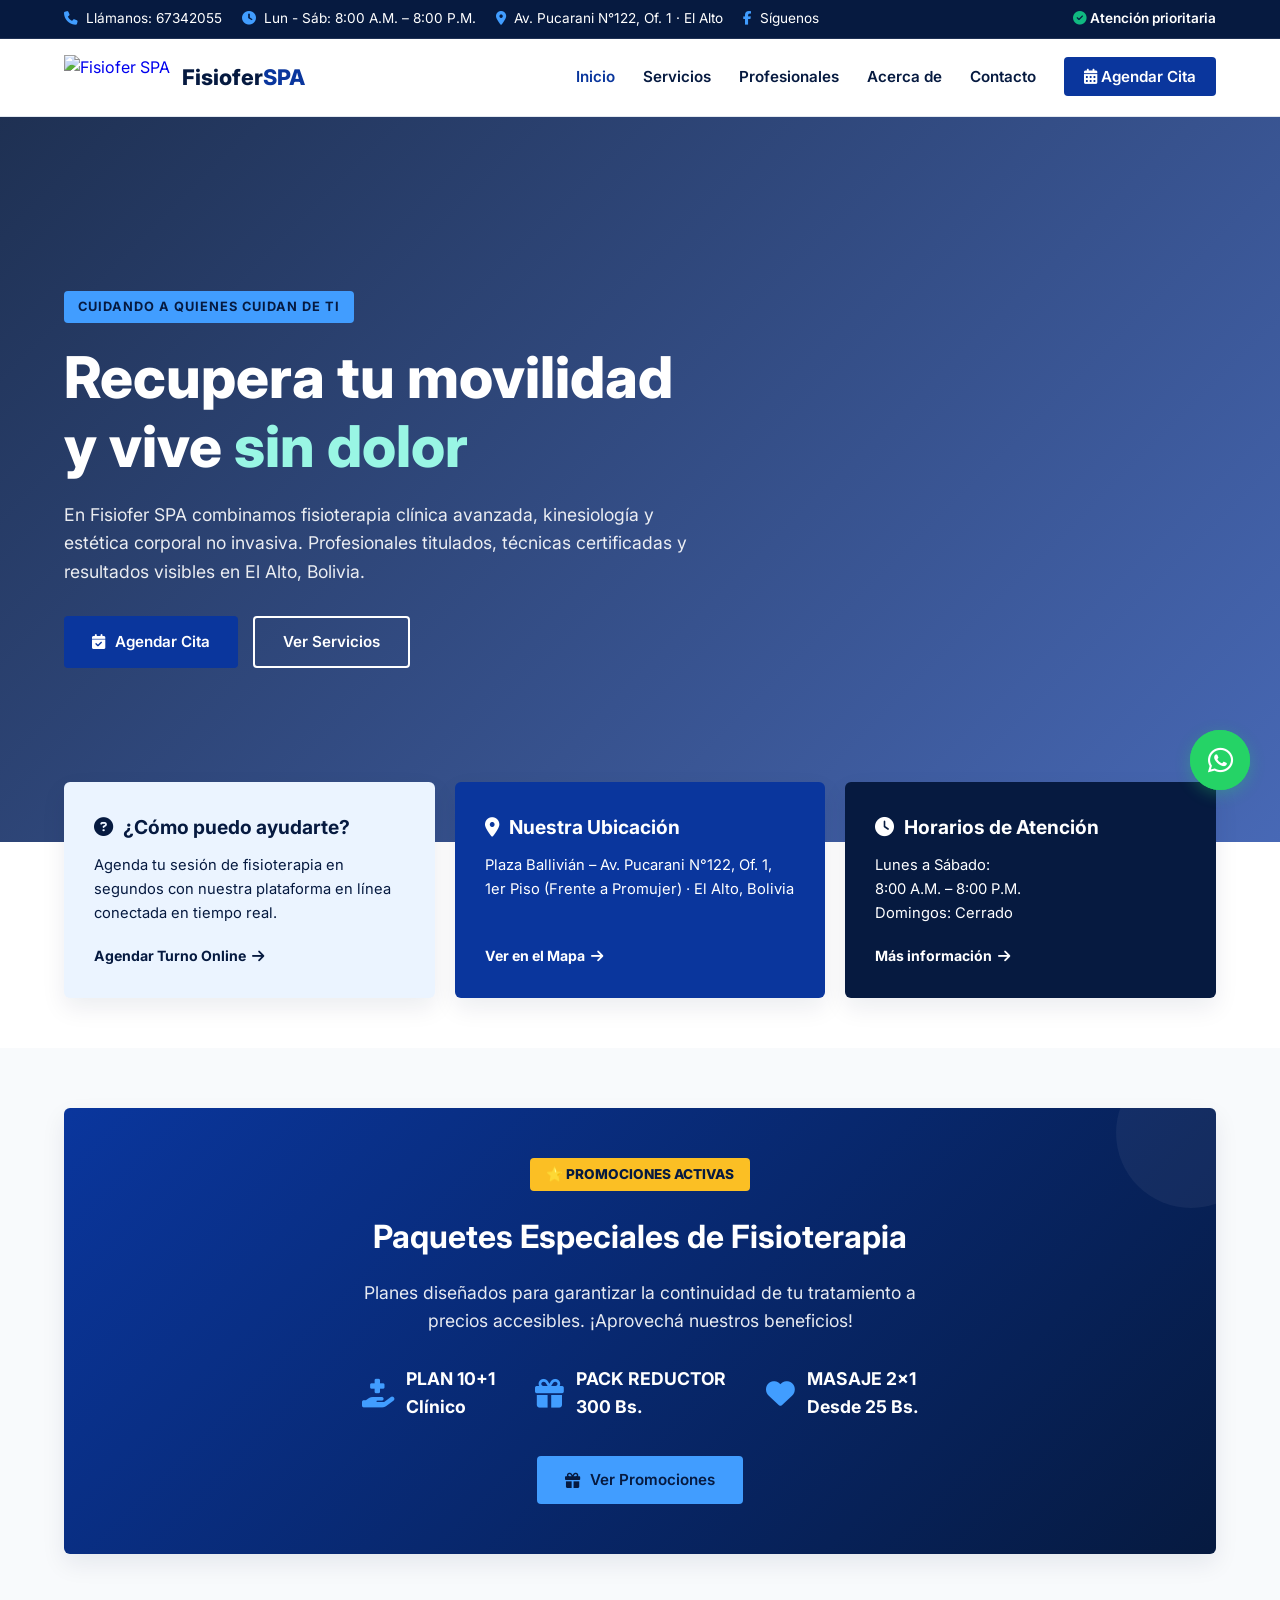
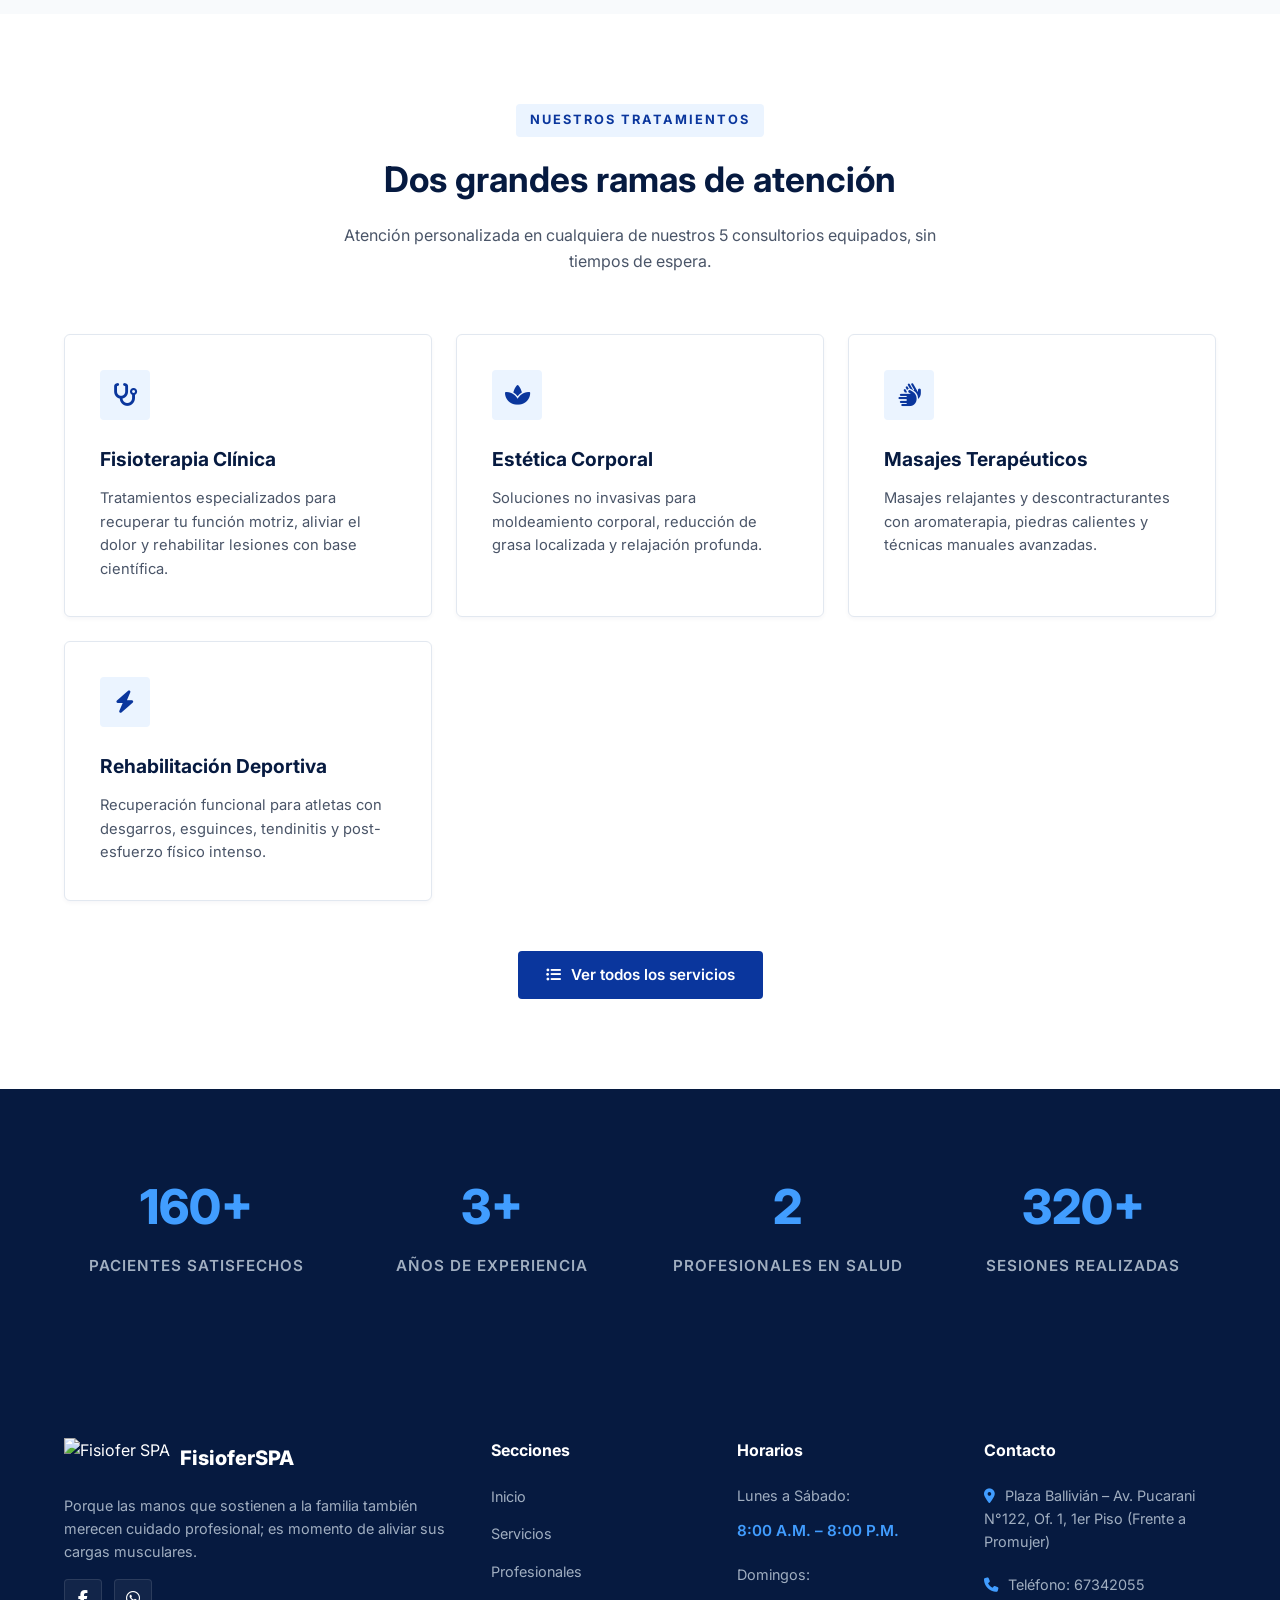
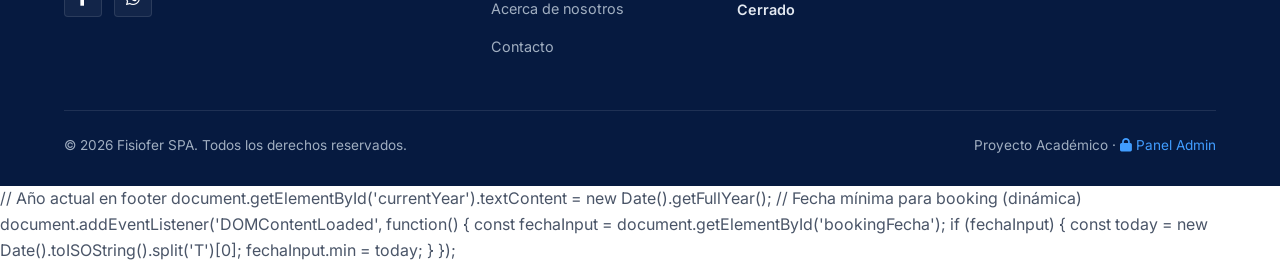
==== commit be3db1ad: "Fix: actualizar configuración del chatbot Botpress" ====
--- a/index.html
+++ b/index.html
@@ -356,11 +356,50 @@
   <script src="js/api.js"></script>
   <script src="js/main.js"></script>
 
-  <!-- Botpress Chatbot -->
-  <script src="https://cdn.botpress.cloud/webchat/v3.6/inject.js"></script>
-  <script src="https://files.bpcontent.cloud/2026/05/27/05/20260527055301-RH5Q395R.js" defer></script>
-
-  <script>
+<!-- ========== BOTPRESS CHATBOT ========== -->
+<!-- Botpress Chatbot - Configuración Personalizada -->
+<script src="https://cdn.botpress.cloud/webchat/v3.6/inject.js"></script>
+<script>
+  window.botpressWebChat = {
+    botId: 'f79aba6d-389f-44a7-87b3-76688b35b216',
+    hostUrl: 'https://app.botpress.cloud',
+    messagingUrl: 'https://messaging.botpress.cloud',
+    clientId: 'f79aba6d-389f-44a7-87b3-76688b35b216',
+    hideComposer: false,
+    showBotInfo: true,
+    showPoweredBy: false,
+    enableFileUpload: false,
+    theme: {
+      brandColor: '#0A369D',
+      chatWindow: {
+        backgroundColor: '#FFFFFF',
+        headerColor: '#061A40',
+        headerTextColor: '#FFFFFF',
+      },
+      composer: {
+        backgroundColor: '#F8FAFC',
+        textColor: '#061A40',
+        placeholderTextColor: '#A0AEC0',
+      },
+      botMessage: {
+        backgroundColor: '#EBF4FF',
+        textColor: '#061A40',
+      },
+      userMessage: {
+        backgroundColor: '#0A369D',
+        textColor: '#FFFFFF',
+      }
+    },
+    botName: 'Asistente Fisiofer SPA',
+    avatarUrl: 'img/logo.png',
+    website: 'https://fisioferspa.netlify.app',
+    storage: {
+      enabled: true,
+      key: 'botpress_chat_fisiofer'
+    }
+  };
+</script>
+<script src="https://files.bpcontent.cloud/2026/05/27/05/20260527055301-RH5Q395R.js" defer></script>
     // Año actual en footer
     document.getElementById('currentYear').textContent = new Date().getFullYear();
 
